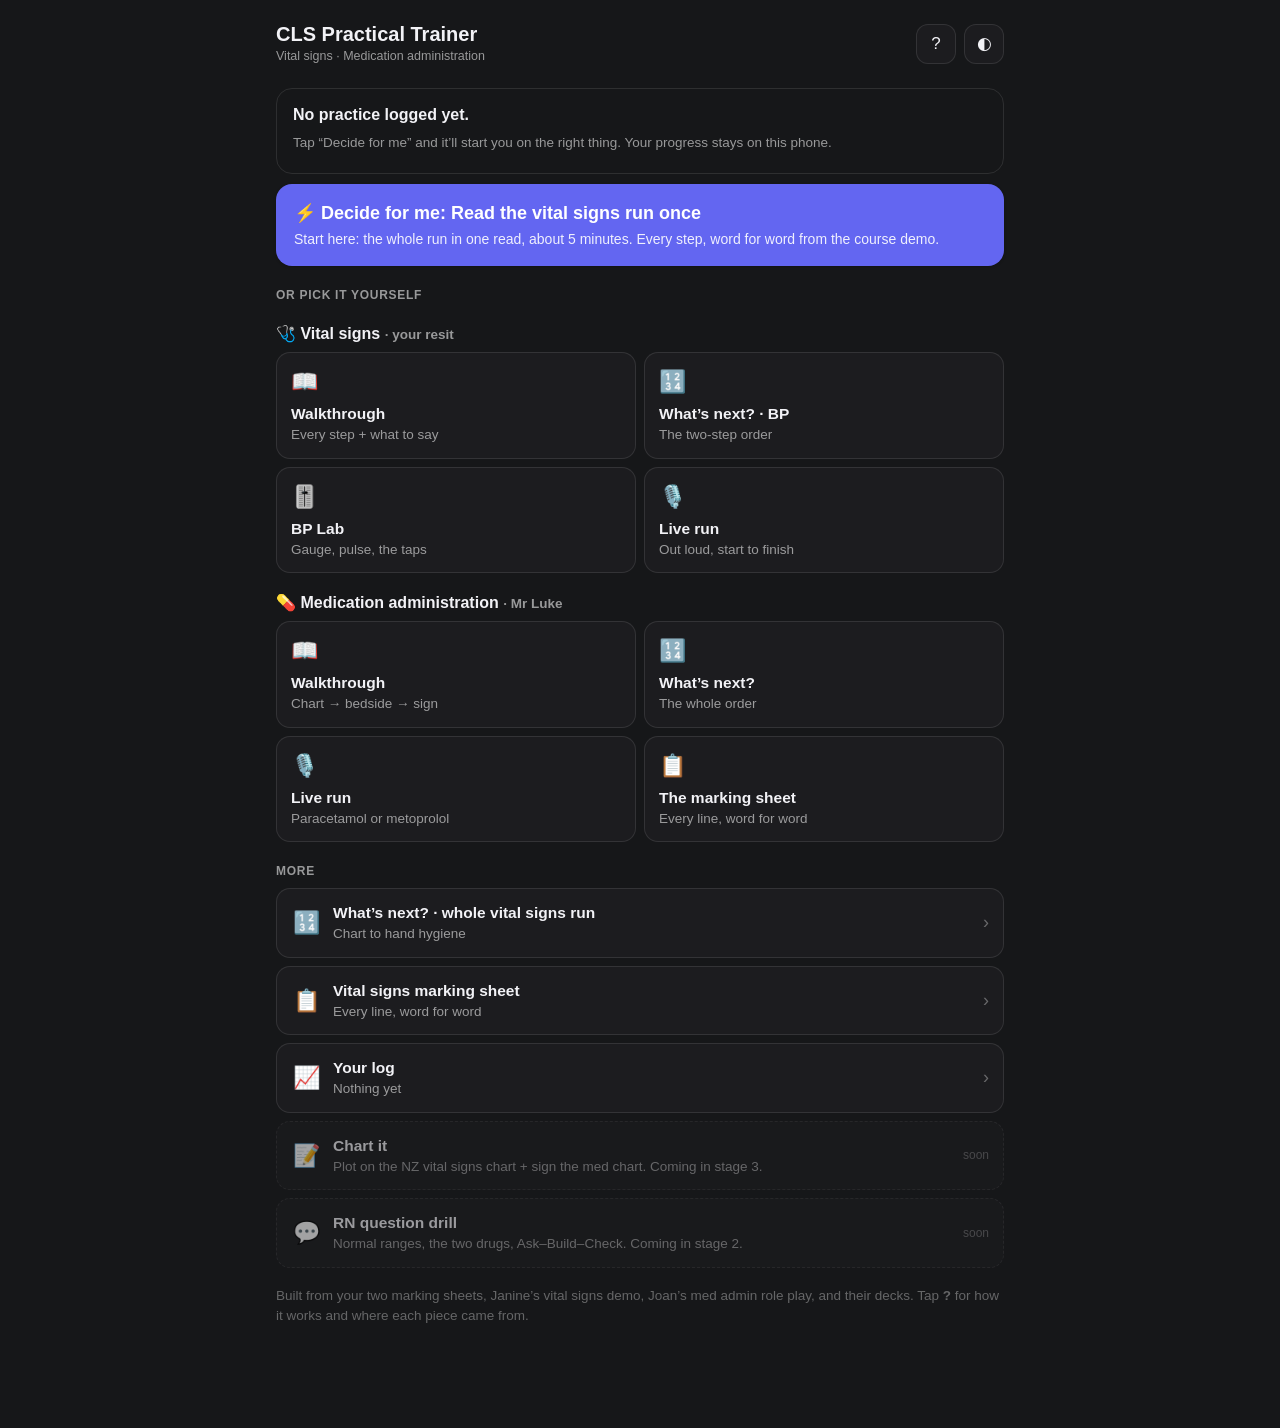
==== index.html @ 5f2ad62f "CLS Practical Trainer, stage 1: vital signs + med admin runs, BP Lab Walkthrough, What's next? order" ====
<!DOCTYPE html>
<html lang="en-NZ">
<head>
<meta charset="utf-8"/>
<meta name="viewport" content="width=device-width, initial-scale=1, viewport-fit=cover"/>
<meta name="theme-color" content="#161719"/>
<meta name="robots" content="noindex, nofollow"/>
<title>CLS Practical Trainer</title>
<link rel="manifest" href="manifest.webmanifest"/>
<link rel="icon" href="icon.svg" type="image/svg+xml"/>
<script>/* paint the right theme before first render — no flash */
try{document.documentElement.setAttribute('data-theme',localStorage.getItem('hub.theme')||'dark');}catch(e){document.documentElement.setAttribute('data-theme','dark');}</script>
<link rel="stylesheet" href="css/app.css"/>
</head>
<body>
<div class="wrap">
  <header class="top">
    <button class="iconbtn" id="backBtn" hidden aria-label="Back">←</button>
    <div class="ttl">
      <h1 id="title">CLS Practical Trainer</h1>
      <div class="sub" id="subtitle">Vital signs · Medication administration</div>
    </div>
    <button class="iconbtn" id="helpBtn" aria-label="What is this?">?</button>
    <button class="iconbtn" id="themeBtn" aria-label="Switch light or dark">◐</button>
  </header>
  <main id="view" tabindex="-1"></main>
</div>
<div class="sheet-scrim" id="sheetScrim" hidden></div>
<div class="sheet" id="sheet" role="dialog" aria-modal="true" hidden>
  <div class="sheet-body" id="sheetBody"></div>
</div>
<div class="toast" id="toast" role="status" aria-live="polite" hidden></div>
<script src="js/data.js"></script>
<script src="js/voice.js"></script>
<script src="js/bp.js"></script>
<script src="js/app.js"></script>
</body>
</html>
---- css/app.css ----
/* CLS Practical Trainer — house palette copied by value from the BN Hub contract (medcalc/index.html:14-46). Do not fork. */
:root{
  --bg:#161719; --bg2:#161719; --card:#1c1c1f; --card2:#242427;
  --line:rgba(255,255,255,.10); --line2:rgba(255,255,255,.15);
  --tx:#f2f2f6; --tx2:rgba(255,255,255,.56); --tx3:rgba(255,255,255,.34);
  --acc:#6366F1; --acc2:#565AE6;      /* fill only */
  --acc-tx:#818CF8;                    /* the accent as TEXT */
  --acc-soft:rgba(99,102,241,.16);
  --good:#32D74B; --hard:#FF9F0A; --bad:#FF453A;
  --gGood:color-mix(in srgb,var(--good) 16%,transparent);
  --gHard:color-mix(in srgb,var(--hard) 16%,transparent);
  --gBad:color-mix(in srgb,var(--bad) 16%,transparent);
  --shadow:0 14px 36px rgba(0,0,0,.16);
  --r:16px; --maxw:760px;
  /* app-only domain hues: who is speaking */
  --you:#818CF8; --pt:#5AC8FA; --rn:#FF9F0A;
}
html[data-theme="light"]{
  --bg:#eceef3; --bg2:#eceef3; --card:#ffffff; --card2:#f4f5f7;
  --line:rgba(0,0,0,.10); --line2:rgba(0,0,0,.14);
  --tx:#16161a; --tx2:rgba(0,0,0,.52); --tx3:rgba(0,0,0,.34);
  --acc:#4F46E5; --acc2:#4138CF; --acc-tx:#4F46E5;
  --acc-soft:rgba(79,70,229,.12);
  --good:#12833A; --hard:#A35C00; --bad:#C62A20;
  --gGood:color-mix(in srgb,var(--good) 12%,transparent);
  --gHard:color-mix(in srgb,var(--hard) 12%,transparent);
  --gBad:color-mix(in srgb,var(--bad) 12%,transparent);
  --shadow:0 14px 36px rgba(20,24,40,.10);
  --you:#4F46E5; --pt:#0A6FA8; --rn:#A35C00;
}
@media (prefers-color-scheme:light){
  :root:not([data-theme]){--bg:#eceef3;--card:#fff;--tx:#16161a}
}
*{box-sizing:border-box}
[hidden]{display:none!important}
html{-webkit-text-size-adjust:100%;text-size-adjust:100%}
html,body{margin:0;min-height:100%;overscroll-behavior-y:none}
body{
  background:var(--bg); color:var(--tx);
  font:16px/1.5 -apple-system,BlinkMacSystemFont,"Segoe UI",Roboto,Helvetica,Arial,sans-serif;
  -webkit-font-smoothing:antialiased;
  padding:env(safe-area-inset-top) env(safe-area-inset-right) env(safe-area-inset-bottom) env(safe-area-inset-left);
}
.wrap{max-width:var(--maxw);margin:0 auto;padding:10px 16px 96px}
button{font:inherit;cursor:pointer;border:none;color:inherit;background:none;-webkit-tap-highlight-color:transparent;touch-action:manipulation}
button:disabled{cursor:default;opacity:.45}
a{color:var(--acc-tx)}
b,.num{font-variant-numeric:tabular-nums}
h2{font-size:19px;line-height:1.3;margin:22px 0 8px}
h3{font-size:16px;margin:18px 0 6px}
p{margin:6px 0}
.muted{color:var(--tx2)}
.faint{color:var(--tx3)}
.small{font-size:13.5px}

/* header */
.top{display:flex;align-items:center;gap:8px;padding:6px 0 12px;position:sticky;top:0;z-index:5;background:var(--bg)}
.ttl{flex:1;min-width:0}
.top h1{font-size:18px;margin:0;line-height:1.25;white-space:nowrap;overflow:hidden;text-overflow:ellipsis}
.top .sub{font-size:12.5px;color:var(--tx2);white-space:nowrap;overflow:hidden;text-overflow:ellipsis}
.iconbtn{width:40px;height:40px;flex:0 0 40px;border-radius:12px;background:var(--card);border:1px solid var(--line);font-size:17px;display:grid;place-items:center}
.iconbtn:active{transform:scale(.96)}

/* cards & rows */
.card{background:var(--card);border:1px solid var(--line);border-radius:var(--r);padding:14px 16px;margin:10px 0}
.card.flat{background:transparent}
.card.warn{border-color:color-mix(in srgb,var(--hard) 45%,transparent);background:var(--gHard)}
.card.bad{border-color:color-mix(in srgb,var(--bad) 45%,transparent);background:var(--gBad)}
.card.good{border-color:color-mix(in srgb,var(--good) 45%,transparent);background:var(--gGood)}
.eyebrow{font-size:12px;letter-spacing:.06em;text-transform:uppercase;color:var(--tx2);margin:20px 0 6px;font-weight:600}
.row{display:flex;align-items:center;gap:12px;width:100%;text-align:left;background:var(--card);border:1px solid var(--line);border-radius:14px;padding:12px 14px;margin:8px 0;min-height:56px}
.row:hover{border-color:var(--line2)}
.row:active{transform:translateY(1px)}
.row .ic{font-size:22px;width:30px;text-align:center;flex:0 0 30px}
.row .tx{flex:1;min-width:0}
.row .tx b{display:block;font-weight:600;font-size:15.5px}
.row .tx span{display:block;font-size:13.5px;color:var(--tx2)}
.row .go{color:var(--tx3);font-size:18px}
.row.soon{opacity:.6;border-style:dashed}
.row.soon .go{font-size:12px}
.grid2{display:grid;grid-template-columns:minmax(0,1fr) minmax(0,1fr);gap:8px}
.grid2 .row{margin:0;flex-direction:column;align-items:flex-start;gap:4px;min-height:84px}
.grid2 .row .ic{width:auto;text-align:left}

/* buttons */
.btn{display:inline-flex;align-items:center;justify-content:center;gap:8px;min-height:48px;padding:10px 18px;border-radius:14px;font-weight:600;font-size:16px;background:var(--card2);border:1px solid var(--line)}
.btn.primary{background:var(--acc);color:#fff;border-color:transparent;box-shadow:0 1px 3px rgba(0,0,0,.22)}
.btn.primary:hover{filter:brightness(1.06)}
.btn.good{background:var(--good);color:#06240f;border-color:transparent}
html[data-theme="light"] .btn.good{color:#fff}
.btn.bad{background:var(--gBad);border-color:color-mix(in srgb,var(--bad) 40%,transparent)}
.btn.block{width:100%}
.btn.sm{min-height:38px;padding:6px 12px;font-size:14px;border-radius:11px}
.btns{display:flex;gap:8px;flex-wrap:wrap;margin:12px 0}
.btns .btn{flex:1 1 auto}

/* the decide-for-me door */
.door{display:block;width:100%;text-align:left;background:var(--acc);color:#fff;border-radius:var(--r);padding:16px 18px;margin:10px 0;box-shadow:0 1px 3px rgba(0,0,0,.22)}
.door b{display:block;font-size:18px}
.door span{display:block;font-size:14px;opacity:.9;margin-top:2px}

/* chips */
.chips{display:flex;flex-wrap:wrap;gap:6px;margin:8px 0 0}
.chip{display:inline-flex;align-items:center;gap:4px;font-size:12px;line-height:1.2;padding:4px 8px;border-radius:999px;background:var(--card2);border:1px solid var(--line);color:var(--tx2);max-width:100%}
.chip.src{color:var(--acc-tx);background:var(--acc-soft);border-color:transparent}
.chip.rub{color:var(--tx2)}
.chip.trap{color:var(--bad);background:var(--gBad);border-color:transparent;font-weight:600}
.chip.ok{color:var(--good);background:var(--gGood);border-color:transparent}
.chip.wait{color:var(--tx3)}

/* speaker tags */
.who{display:inline-block;font-size:11.5px;font-weight:700;letter-spacing:.05em;text-transform:uppercase;padding:2px 7px;border-radius:6px}
.who.you{color:var(--you);background:color-mix(in srgb,var(--you) 14%,transparent)}
.who.do{color:var(--tx2);background:var(--card2)}
.who.pt{color:var(--pt);background:color-mix(in srgb,var(--pt) 14%,transparent)}
.who.rn{color:var(--rn);background:color-mix(in srgb,var(--rn) 14%,transparent)}

/* walkthrough */
.phase{margin:18px 0 6px;display:flex;align-items:baseline;gap:8px}
.phase h3{margin:0}
.step{background:var(--card);border:1px solid var(--line);border-radius:14px;padding:12px 14px;margin:8px 0}
.step.trapstep{border-color:color-mix(in srgb,var(--bad) 50%,transparent)}
.step .hd{display:flex;align-items:center;gap:8px;flex-wrap:wrap}
.step .hd b{font-size:15.5px}
.step .cue{margin:6px 0 0;color:var(--tx)}
.say{margin:8px 0 0;padding:8px 12px;border-left:3px solid var(--you);background:color-mix(in srgb,var(--you) 8%,transparent);border-radius:0 10px 10px 0;font-style:italic}
.say.pt{border-left-color:var(--pt);background:color-mix(in srgb,var(--pt) 8%,transparent)}
.say.rn{border-left-color:var(--rn);background:color-mix(in srgb,var(--rn) 8%,transparent)}
.trapnote{margin:8px 0 0;padding:8px 12px;border-radius:10px;background:var(--gBad);font-size:14px}
.play{display:inline-grid;place-items:center;width:30px;height:30px;border-radius:9px;background:var(--card2);border:1px solid var(--line);font-size:12px;margin-left:auto}

/* order drill */
.chain{list-style:none;margin:8px 0;padding:0;font-size:14px;color:var(--tx2)}
.chain li{padding:5px 0 5px 22px;position:relative;border-left:2px solid var(--line);margin-left:8px}
.chain li::before{content:"";position:absolute;left:-6px;top:11px;width:10px;height:10px;border-radius:50%;background:var(--line2)}
.chain li.ok::before{background:var(--good)}
.chain li.miss::before{background:var(--bad)}
.chain li.more{color:var(--tx3);font-style:italic}
.q{font-size:18px;font-weight:650;margin:14px 0 8px}
.opt{display:block;width:100%;text-align:left;background:var(--card);border:1px solid var(--line);border-radius:14px;padding:13px 14px;margin:8px 0;font-size:15.5px;min-height:52px}
.opt:hover{border-color:var(--line2)}
.opt.right{border-color:var(--good);background:var(--gGood)}
.opt.wrong{border-color:var(--bad);background:var(--gBad)}
.opt:disabled{opacity:1}
.progress{height:6px;border-radius:999px;background:var(--card2);overflow:hidden;margin:8px 0}
.progress i{display:block;height:100%;background:var(--acc);border-radius:inherit;transition:width .2s}

/* live run */
.live-top{display:flex;align-items:center;gap:8px;font-size:13.5px;color:var(--tx2);flex-wrap:wrap}
.live-top .sp{flex:1}
.stage{background:var(--card);border:1px solid var(--line);border-radius:var(--r);padding:16px;margin:10px 0;min-height:200px}
.stage .bigt{font-size:21px;font-weight:700;line-height:1.3;margin:8px 0 4px}
.stage.cb{border-color:color-mix(in srgb,var(--hard) 55%,transparent)}
.mic{display:flex;align-items:center;gap:8px;font-size:13.5px;color:var(--tx2);margin:10px 0 0;min-height:22px}
.mic .dot{width:10px;height:10px;border-radius:50%;background:var(--tx3);flex:0 0 10px}
.mic.on .dot{background:var(--bad);animation:pulse 1.2s ease-in-out infinite}
.mic .heard{flex:1;min-width:0;overflow:hidden;text-overflow:ellipsis;white-space:nowrap;font-style:italic}
@keyframes pulse{50%{opacity:.35}}
@media (prefers-reduced-motion:reduce){.mic.on .dot{animation:none}}
.keys{display:flex;flex-wrap:wrap;gap:6px;margin:10px 0 0}
.live-actions{position:sticky;bottom:0;padding:10px 0 calc(10px + env(safe-area-inset-bottom));background:linear-gradient(to top,var(--bg) 75%,transparent);display:flex;gap:8px}
.live-actions .btn{flex:1}
.live-actions .btn.narrow{flex:0 0 auto}

/* rubric self-mark */
.rline{display:flex;gap:10px;align-items:flex-start;padding:10px 0;border-top:1px solid var(--line)}
.rline:first-child{border-top:none}
.rline .t{flex:1;min-width:0;font-size:14.5px}
.tog{display:flex;gap:4px;flex:0 0 auto}
.tog button{width:42px;height:38px;border-radius:10px;background:var(--card2);border:1px solid var(--line);font-weight:700}
.tog button.on.y{background:var(--good);color:#06240f;border-color:transparent}
.tog button.on.n{background:var(--bad);color:#fff;border-color:transparent}
.verdict{font-size:22px;font-weight:800;margin:4px 0}
.verdict.met{color:var(--good)} .verdict.nm{color:var(--bad)}

/* forms */
.seg{display:flex;background:var(--card2);border:1px solid var(--line);border-radius:12px;padding:3px;gap:3px;margin:6px 0 12px}
.seg button{flex:1;min-height:40px;border-radius:9px;font-size:14px;color:var(--tx2)}
.seg button.on{background:var(--card);color:var(--tx);box-shadow:0 1px 3px rgba(0,0,0,.2);font-weight:600}
.field{margin:12px 0}
.field label{display:block;font-size:13.5px;color:var(--tx2);margin-bottom:4px}
input[type=text],input[type=number],input[type=date],select{font-size:16px;width:100%;padding:10px 12px;border-radius:11px;border:1px solid var(--line2);background:var(--card2);color:var(--tx)}
.toggle{display:flex;align-items:center;gap:10px;padding:10px 0;font-size:15px}
.toggle input{width:22px;height:22px;accent-color:var(--acc)}

/* sheet (modal) — glass only here, where the page genuinely passes behind */
.sheet-scrim{position:fixed;inset:0;background:rgba(0,0,0,.45);z-index:20}
.sheet{position:fixed;left:0;right:0;bottom:0;z-index:21;max-height:88vh;overflow:auto;background:color-mix(in srgb,var(--card) 92%,transparent);backdrop-filter:blur(18px);-webkit-backdrop-filter:blur(18px);border-top:1px solid var(--line2);border-radius:20px 20px 0 0;padding:18px 16px calc(24px + env(safe-area-inset-bottom));box-shadow:0 -10px 40px rgba(0,0,0,.35)}
.sheet-body{max-width:var(--maxw);margin:0 auto}
.sheet h2{margin-top:4px}
.toast{position:fixed;left:50%;bottom:calc(84px + env(safe-area-inset-bottom));transform:translateX(-50%);z-index:30;background:var(--card2);border:1px solid var(--line2);color:var(--tx);padding:10px 16px;border-radius:12px;font-size:14.5px;box-shadow:var(--shadow);max-width:calc(100vw - 32px)}

/* stats */
.stats{display:grid;grid-template-columns:repeat(3,minmax(0,1fr));gap:8px;margin:10px 0}
.stat{background:var(--card);border:1px solid var(--line);border-radius:14px;padding:10px 12px}
.stat b{display:block;font-size:22px}
.stat span{font-size:12px;color:var(--tx2)}

/* BP lab */
.bp-wrap{display:grid;grid-template-columns:minmax(0,1fr);gap:10px}
.gauge{width:100%;max-width:320px;margin:0 auto;display:block}
.gauge .face{fill:var(--card2);stroke:var(--line2);stroke-width:2}
.gauge .tick{stroke:var(--tx2);stroke-width:1.2}
.gauge .tick.major{stroke:var(--tx);stroke-width:2}
.gauge text{fill:var(--tx2);font-size:11px;font-family:inherit;text-anchor:middle}
.gauge .needle{stroke:var(--bad);stroke-width:3;stroke-linecap:round}
.gauge .hub{fill:var(--tx)}
.gauge .read{fill:var(--tx);font-size:20px;font-weight:700}
.bp-controls{display:grid;grid-template-columns:minmax(0,1fr) minmax(0,1fr);gap:8px}
.bp-controls .btn{min-height:56px}
.valve{width:100%;accent-color:var(--acc);height:36px}
.rate{font-size:14px;text-align:center;min-height:21px}
.rate.ok{color:var(--good)} .rate.fast{color:var(--bad)} .rate.slow{color:var(--hard)}
.pulsebox{display:flex;align-items:center;justify-content:center;gap:10px;min-height:46px;font-size:15px}
.pulsebox .beat{width:18px;height:18px;border-radius:50%;background:var(--tx3);transition:transform .08s,background .08s}
.pulsebox .beat.on{background:var(--bad);transform:scale(1.35)}
.checklist{list-style:none;padding:0;margin:6px 0}
.checklist li{display:flex;gap:8px;align-items:flex-start;padding:5px 0;font-size:14.5px}
.checklist li i{font-style:normal;width:20px;flex:0 0 20px;text-align:center}

@media (min-width:640px){
  .wrap{padding-top:16px}
  .top h1{font-size:20px}
  .bp-wrap{grid-template-columns:minmax(0,1fr) minmax(0,1fr);align-items:start}
}
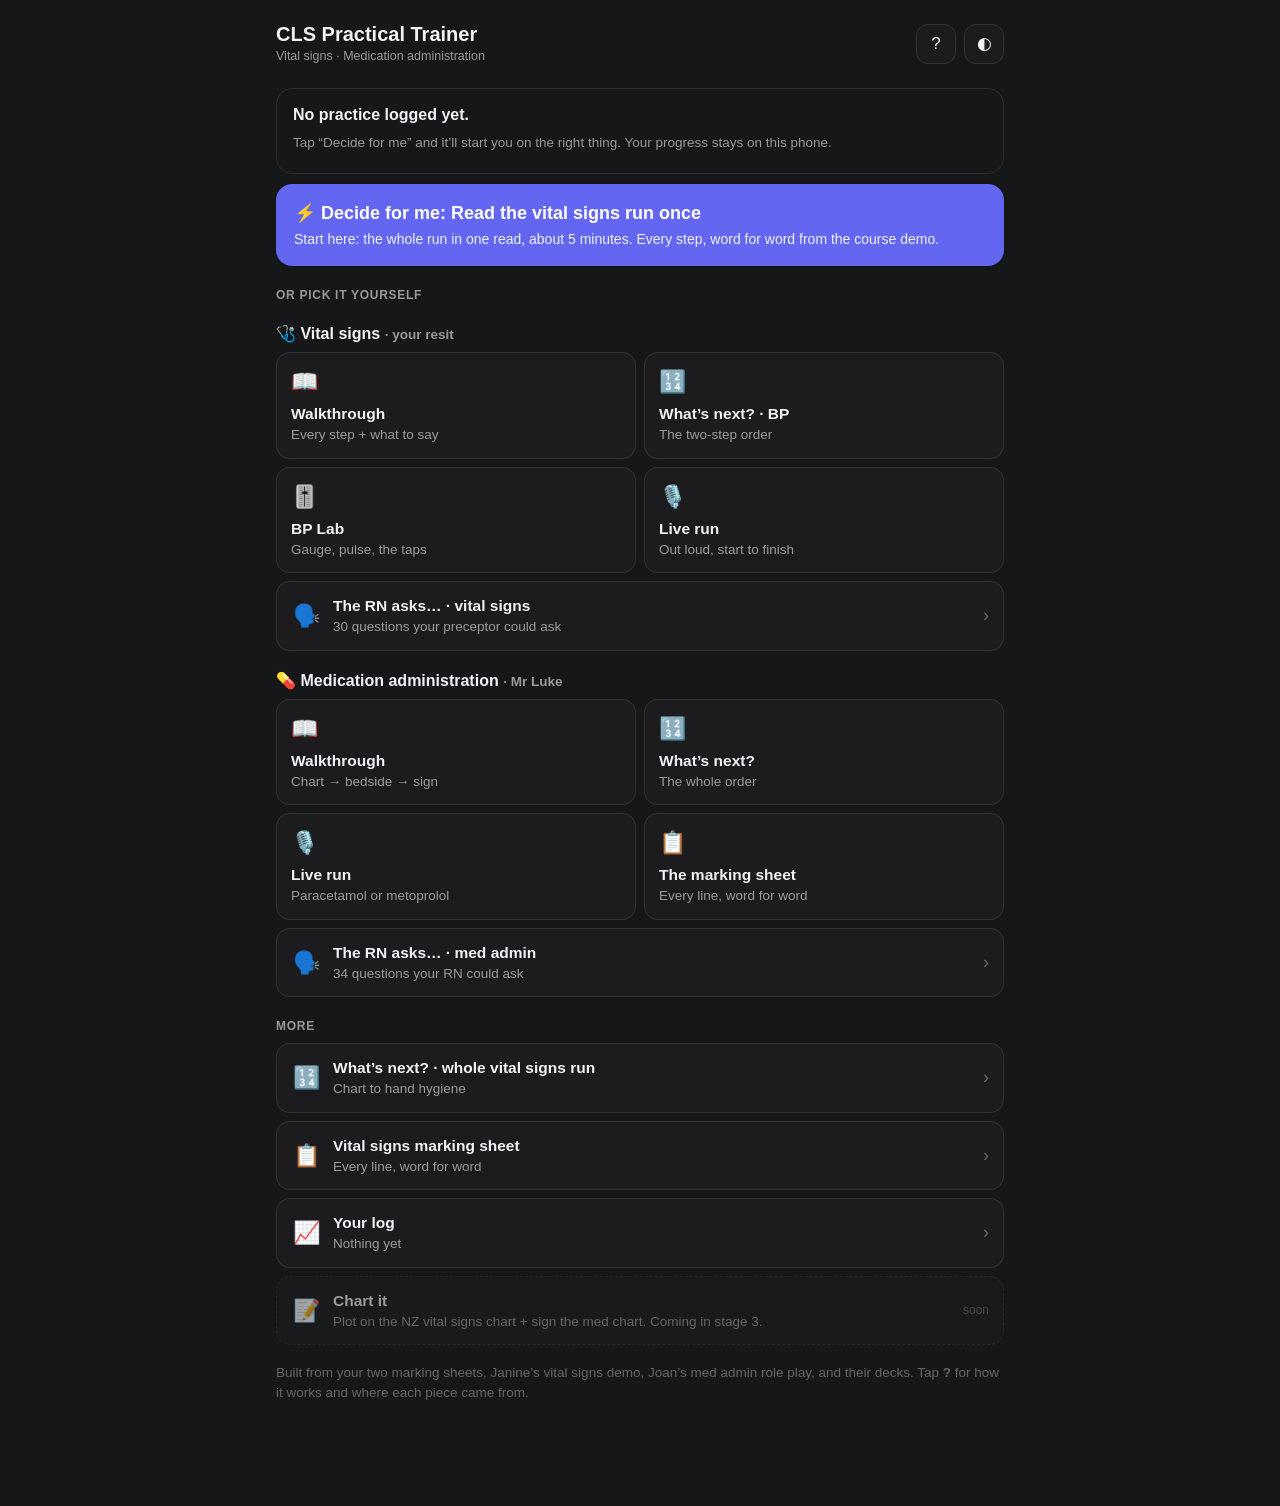
==== commit a29d683e: "Stage 2: The RN asks... question drill (63 Q) + headless Chrome regression drive Say it (RN speaks, " ====
--- a/index.html
+++ b/index.html
@@ -31,6 +31,7 @@
 </div>
 <div class="toast" id="toast" role="status" aria-live="polite" hidden></div>
 <script src="js/data.js"></script>
+<script src="js/rnq-data.js"></script>
 <script src="js/voice.js"></script>
 <script src="js/bp.js"></script>
 <script src="js/app.js"></script>
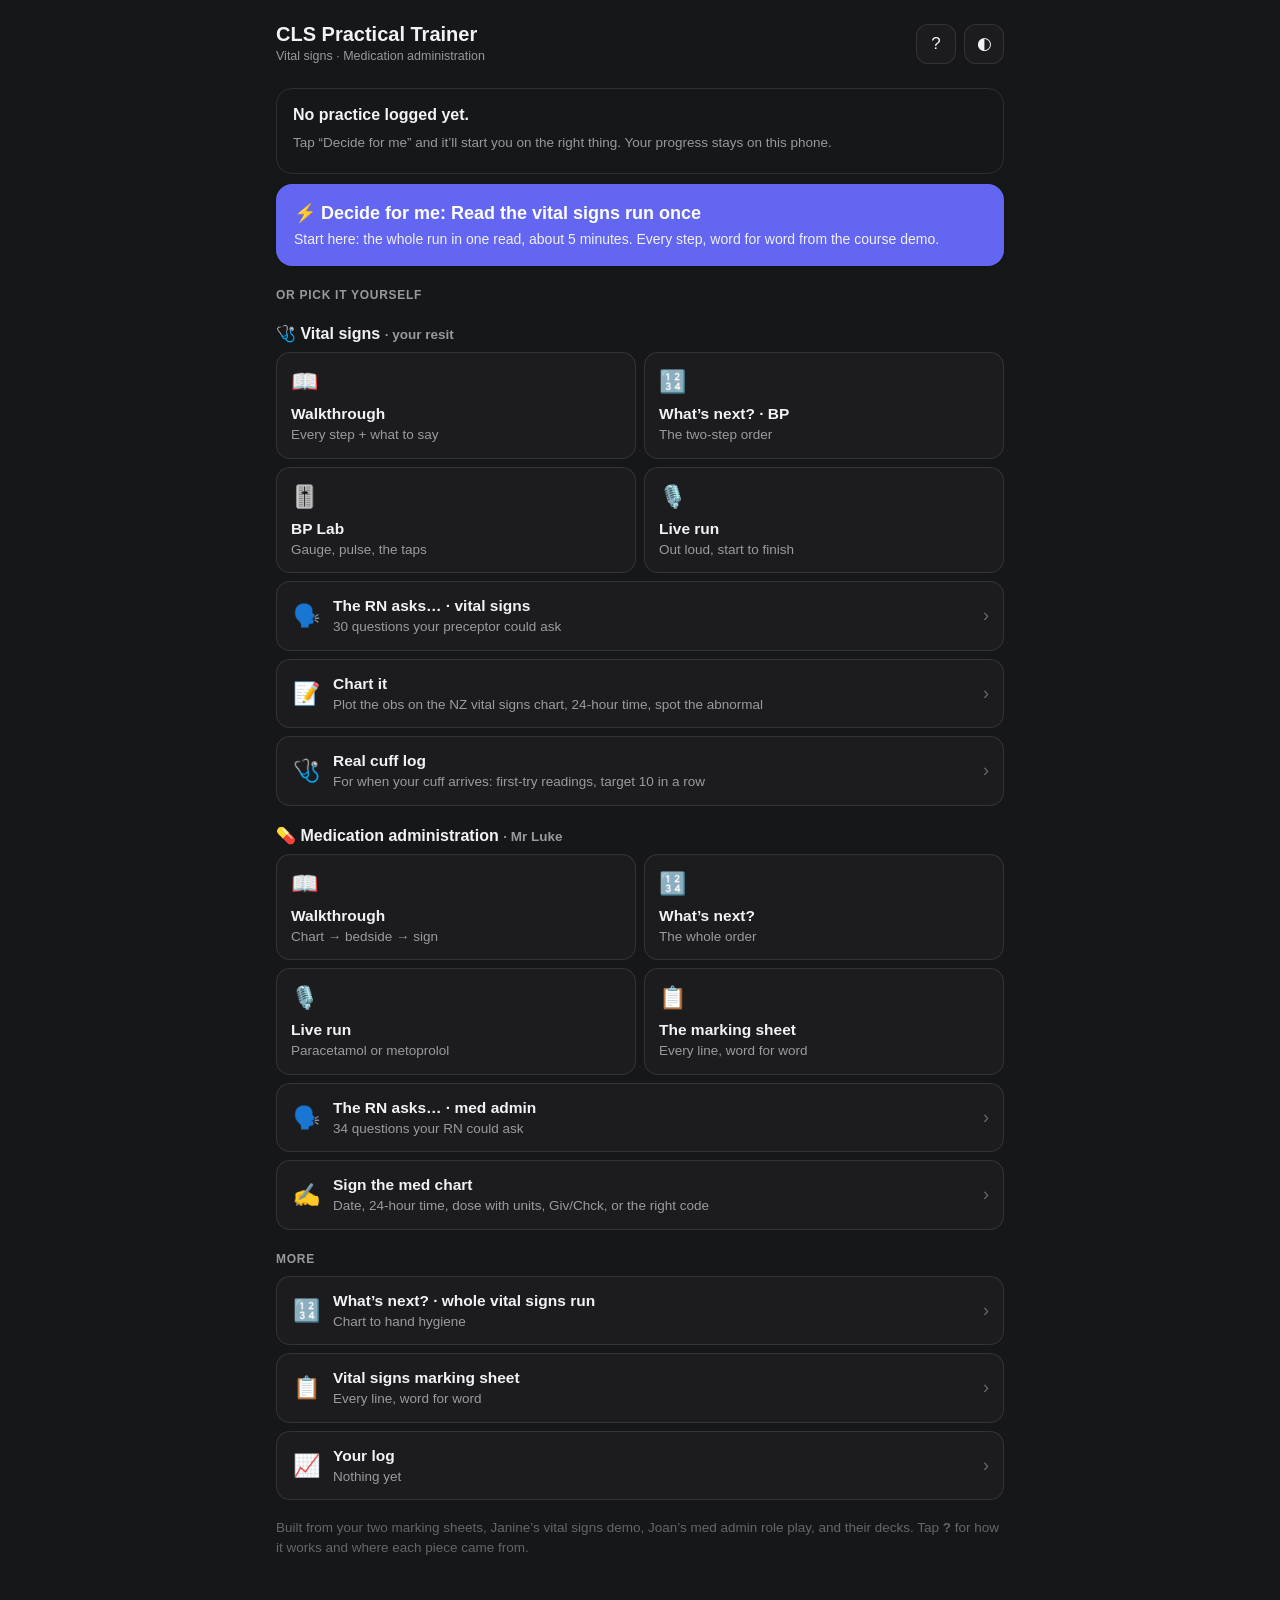
==== commit dc194b9b: "Stage 3: Chart it, Sign the med chart, Real cuff log Chart it: plot a set of obs on the NZ adult vit" ====
--- a/index.html
+++ b/index.html
@@ -34,6 +34,7 @@
 <script src="js/rnq-data.js"></script>
 <script src="js/voice.js"></script>
 <script src="js/bp.js"></script>
+<script src="js/chart.js"></script>
 <script src="js/app.js"></script>
 </body>
 </html>
--- a/css/app.css
+++ b/css/app.css
@@ -14,6 +14,8 @@
   --r:16px; --maxw:760px;
   /* app-only domain hues: who is speaking */
   --you:#818CF8; --pt:#5AC8FA; --rn:#FF9F0A;
+  /* NZ vital signs chart zones (tints, as on the paper chart) */
+  --z-w:transparent; --z-y:rgba(255,214,10,.22); --z-o:rgba(255,159,10,.26); --z-p:rgba(255,105,140,.26); --z-b:rgba(100,160,255,.26);
 }
 html[data-theme="light"]{
   --bg:#eceef3; --bg2:#eceef3; --card:#ffffff; --card2:#f4f5f7;
@@ -27,6 +29,7 @@
   --gBad:color-mix(in srgb,var(--bad) 12%,transparent);
   --shadow:0 14px 36px rgba(20,24,40,.10);
   --you:#4F46E5; --pt:#0A6FA8; --rn:#A35C00;
+  --z-w:#ffffff; --z-y:#fff3b0; --z-o:#fbd9b4; --z-p:#f6cfd9; --z-b:#d3e1f5;
 }
 @media (prefers-color-scheme:light){
   :root:not([data-theme]){--bg:#eceef3;--card:#fff;--tx:#16161a}
@@ -218,6 +221,30 @@
 .checklist li{display:flex;gap:8px;align-items:flex-start;padding:5px 0;font-size:14.5px}
 .checklist li i{font-style:normal;width:20px;flex:0 0 20px;text-align:center}
 
+/* Chart it: one column of the vital signs chart */
+.vchart{border:1px solid var(--line2);border-radius:12px;overflow:hidden;margin:10px 0;background:var(--card)}
+.vc-h{display:flex;align-items:baseline;gap:8px;flex-wrap:wrap;padding:8px 12px;background:var(--card2);border-bottom:1px solid var(--line2)}
+.vc-h span{font-size:12.5px;color:var(--tx2);font-style:italic}
+.vc-row{display:grid;grid-template-columns:minmax(0,1fr) 88px;align-items:stretch;width:100%;min-height:34px;border-top:1px solid var(--line);padding:0;text-align:left;font-size:14px}
+.vc-row:first-of-type{border-top:none}
+.vc-row:disabled{opacity:1;cursor:default}
+.vc-l{padding:7px 12px;font-variant-numeric:tabular-nums}
+.vc-c{border-left:1px dashed var(--line2);display:flex;align-items:center;justify-content:center;gap:4px;font-weight:800}
+.vc-row.z-w{background:var(--z-w)} .vc-row.z-y{background:var(--z-y)} .vc-row.z-o{background:var(--z-o)} .vc-row.z-p{background:var(--z-p)} .vc-row.z-b{background:var(--z-b)}
+.vc-row:not(:disabled):hover .vc-c{background:var(--acc-soft)}
+.vc-row.right{box-shadow:inset 0 0 0 2px var(--good)}
+.vc-row.wrong{box-shadow:inset 0 0 0 2px var(--bad)}
+.mk{font-size:17px;line-height:1;color:var(--tx)}
+.mk.arrow{font-size:20px;color:var(--acc-tx)}
+.mk.dots{color:var(--tx2)}
+.chip.pickc.ok{color:var(--acc-tx);background:var(--acc-soft);border-color:var(--acc)}
+/* Sign the med chart */
+.nmc{border:1px solid var(--line2);border-radius:12px;overflow:hidden;margin:10px 0;background:var(--card)}
+.nmc-h{padding:8px 12px;background:color-mix(in srgb,var(--pt) 16%,transparent);font-weight:700;font-size:14px}
+.nmc-rx{display:grid;grid-template-columns:repeat(auto-fit,minmax(110px,1fr));gap:1px;background:var(--line)}
+.nmc-rx span{background:var(--card);padding:8px 12px;font-weight:600;font-size:14.5px}
+.nmc-rx i{display:block;font-style:normal;font-weight:400;font-size:11.5px;color:var(--tx2);text-transform:uppercase;letter-spacing:.04em}
+
 @media (min-width:640px){
   .wrap{padding-top:16px}
   .top h1{font-size:20px}
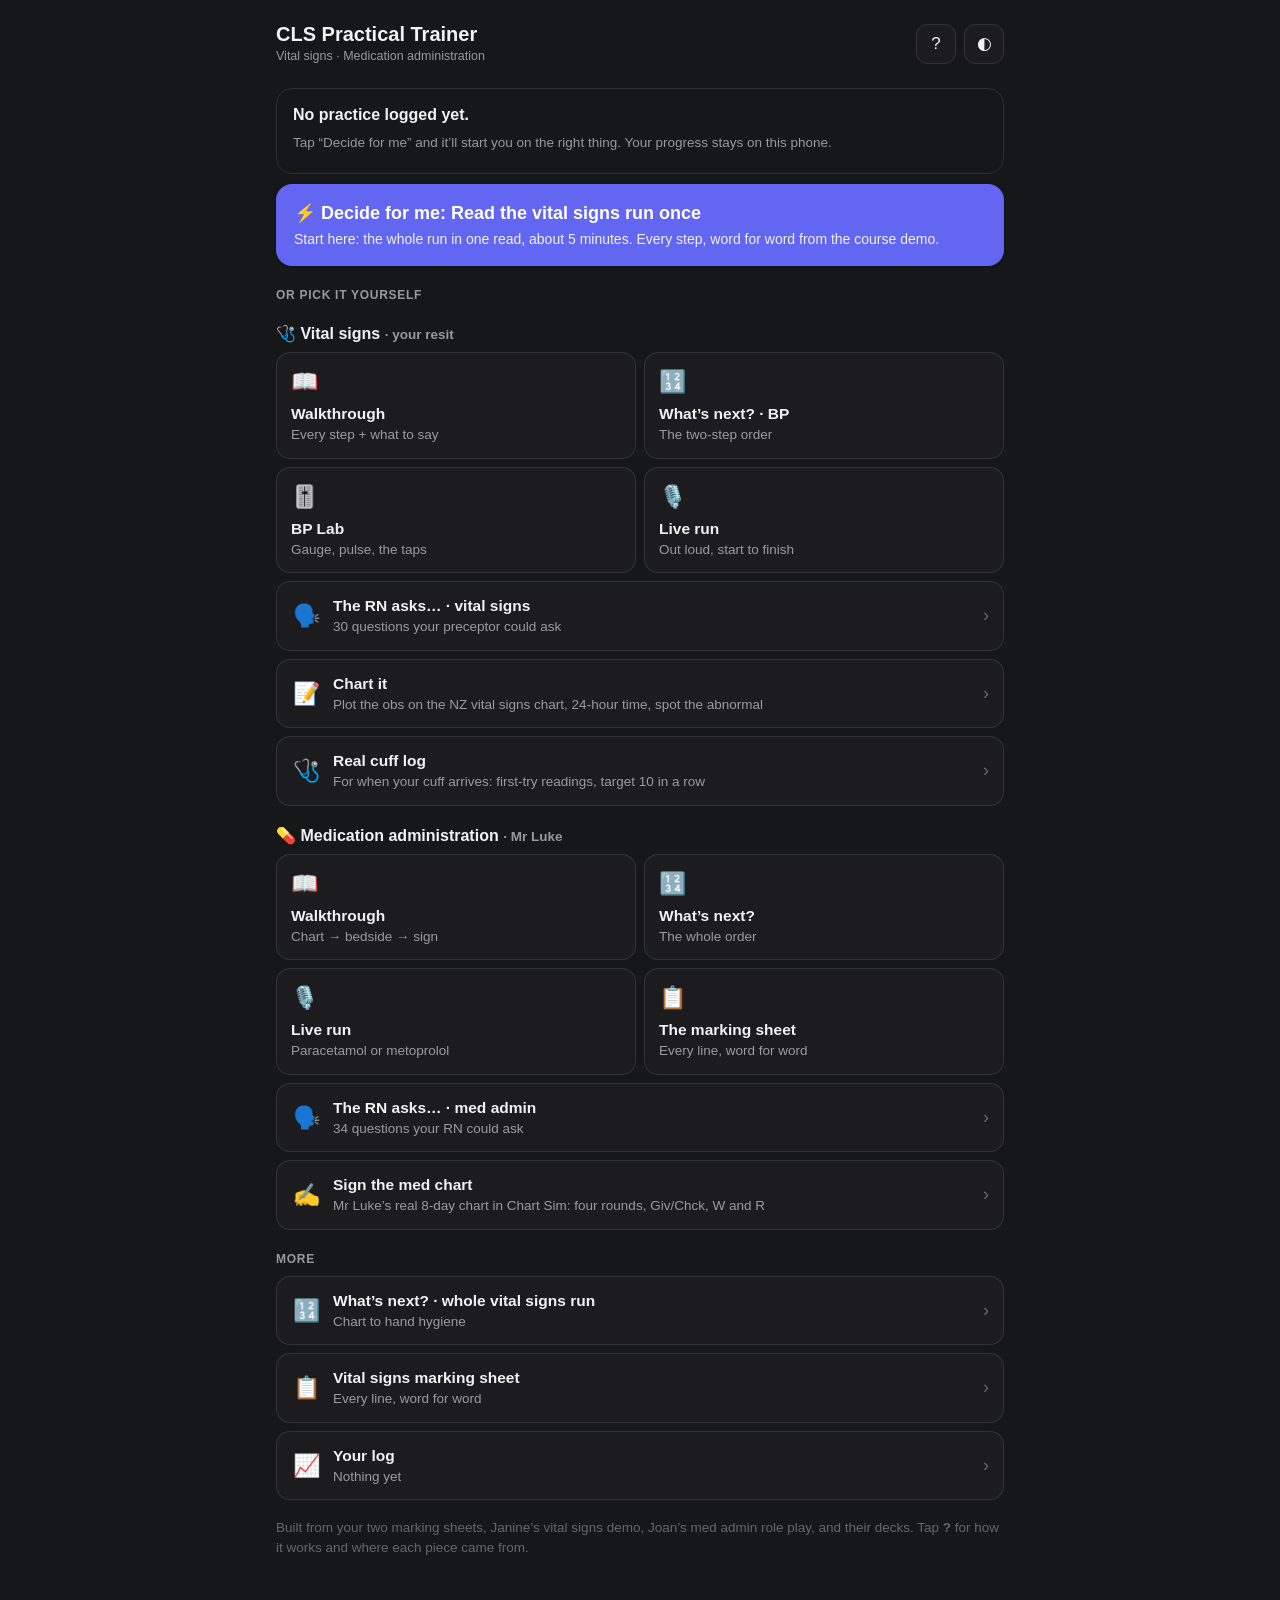
==== commit 17100a5f: "Chart it v2 + Read it; med chart signing moves to Chart Sim Chart it: the whole NZ adult vital signs" ====
--- a/index.html
+++ b/index.html
@@ -34,6 +34,7 @@
 <script src="js/rnq-data.js"></script>
 <script src="js/voice.js"></script>
 <script src="js/bp.js"></script>
+<script src="js/chart-vs.js"></script>
 <script src="js/chart.js"></script>
 <script src="js/app.js"></script>
 </body>
--- a/css/app.css
+++ b/css/app.css
@@ -221,30 +221,33 @@
 .checklist li{display:flex;gap:8px;align-items:flex-start;padding:5px 0;font-size:14.5px}
 .checklist li i{font-style:normal;width:20px;flex:0 0 20px;text-align:center}
 
-/* Chart it: one column of the vital signs chart */
-.vchart{border:1px solid var(--line2);border-radius:12px;overflow:hidden;margin:10px 0;background:var(--card)}
-.vc-h{display:flex;align-items:baseline;gap:8px;flex-wrap:wrap;padding:8px 12px;background:var(--card2);border-bottom:1px solid var(--line2)}
-.vc-h span{font-size:12.5px;color:var(--tx2);font-style:italic}
-.vc-row{display:grid;grid-template-columns:minmax(0,1fr) 88px;align-items:stretch;width:100%;min-height:34px;border-top:1px solid var(--line);padding:0;text-align:left;font-size:14px}
-.vc-row:first-of-type{border-top:none}
-.vc-row:disabled{opacity:1;cursor:default}
-.vc-l{padding:7px 12px;font-variant-numeric:tabular-nums}
-.vc-c{border-left:1px dashed var(--line2);display:flex;align-items:center;justify-content:center;gap:4px;font-weight:800}
-.vc-row.z-w{background:var(--z-w)} .vc-row.z-y{background:var(--z-y)} .vc-row.z-o{background:var(--z-o)} .vc-row.z-p{background:var(--z-p)} .vc-row.z-b{background:var(--z-b)}
-.vc-row:not(:disabled):hover .vc-c{background:var(--acc-soft)}
-.vc-row.right{box-shadow:inset 0 0 0 2px var(--good)}
-.vc-row.wrong{box-shadow:inset 0 0 0 2px var(--bad)}
-.mk{font-size:17px;line-height:1;color:var(--tx)}
-.mk.arrow{font-size:20px;color:var(--acc-tx)}
-.mk.dots{color:var(--tx2)}
+/* Chart it: the NZ adult vital signs chart, drawn as SVG (chart-vs.js) */
+.chartbox{border:1px solid var(--line2);border-radius:12px;overflow:hidden;margin:10px 0;background:var(--card)}
+.chartbox.narrow{width:200px;max-width:100%}   /* one column at its natural size: 182 viewBox units */
+.vchart2{display:block;width:100%;height:auto;cursor:crosshair;-webkit-tap-highlight-color:transparent;user-select:none;-webkit-user-select:none}
+.vchart2 text{dominant-baseline:central;font-family:inherit}
+.vchart2 .ch-lab{text-anchor:end;font-size:11px;fill:var(--tx);font-variant-numeric:tabular-nums}
+.vchart2 .ch-title{font-size:11.5px;font-weight:700;fill:var(--tx)}
+.vchart2 .ch-time{text-anchor:middle;font-size:12px;font-weight:700;fill:var(--tx)}
+.vchart2 .ch-head{fill:var(--card2)}
+.vchart2 .ch-row{stroke:var(--line);stroke-width:.6}
+.vchart2 .zf-w{fill:var(--z-w)} .vchart2 .zf-y{fill:var(--z-y)} .vchart2 .zf-o{fill:var(--z-o)} .vchart2 .zf-p{fill:var(--z-p)} .vchart2 .zf-b{fill:var(--z-b)}
+.vchart2 .ch-mid{stroke:var(--line2);stroke-width:.8;stroke-dasharray:1.5 3}
+.vchart2 .ch-col{stroke:var(--line2);stroke-width:.8;stroke-dasharray:3 3}
+.vchart2 .ch-cur{fill:var(--acc-soft);pointer-events:none}
+.vchart2 .ch-active{fill:none;stroke:var(--acc);stroke-width:2;pointer-events:none}
+.vchart2 .ch-mk{text-anchor:middle;font-size:15px;font-weight:800;fill:var(--tx)}
+.vchart2 .ch-mk.num{font-size:13px}
+.vchart2 .ch-old .ch-mk,.vchart2 .ch-old .ch-arrow{fill:var(--tx2)}
+.vchart2 .ch-old .ch-dots{stroke:var(--tx2)}
+.vchart2 .ch-arrow{fill:var(--tx)}
+.vchart2 .ch-dots{stroke:var(--tx);stroke-width:1.4;stroke-dasharray:2 3}
+.vchart2 .ch-you .ch-mk,.vchart2 .ch-you .ch-arrow{fill:var(--acc-tx)}
+.vchart2 .ch-you .ch-dots{stroke:var(--acc-tx)}
+.vchart2 .ch-ghost .ch-mk,.vchart2 .ch-ghost .ch-arrow{fill:var(--good);opacity:.9}
+.taskbar{position:sticky;bottom:0;z-index:4;background:var(--bg);border-top:1px solid var(--line2);padding:8px 0 calc(8px + env(safe-area-inset-bottom));max-height:52vh;overflow:auto}
+.taskbar .q{margin-top:6px}
 .chip.pickc.ok{color:var(--acc-tx);background:var(--acc-soft);border-color:var(--acc)}
-/* Sign the med chart */
-.nmc{border:1px solid var(--line2);border-radius:12px;overflow:hidden;margin:10px 0;background:var(--card)}
-.nmc-h{padding:8px 12px;background:color-mix(in srgb,var(--pt) 16%,transparent);font-weight:700;font-size:14px}
-.nmc-rx{display:grid;grid-template-columns:repeat(auto-fit,minmax(110px,1fr));gap:1px;background:var(--line)}
-.nmc-rx span{background:var(--card);padding:8px 12px;font-weight:600;font-size:14.5px}
-.nmc-rx i{display:block;font-style:normal;font-weight:400;font-size:11.5px;color:var(--tx2);text-transform:uppercase;letter-spacing:.04em}
-
 @media (min-width:640px){
   .wrap{padding-top:16px}
   .top h1{font-size:20px}
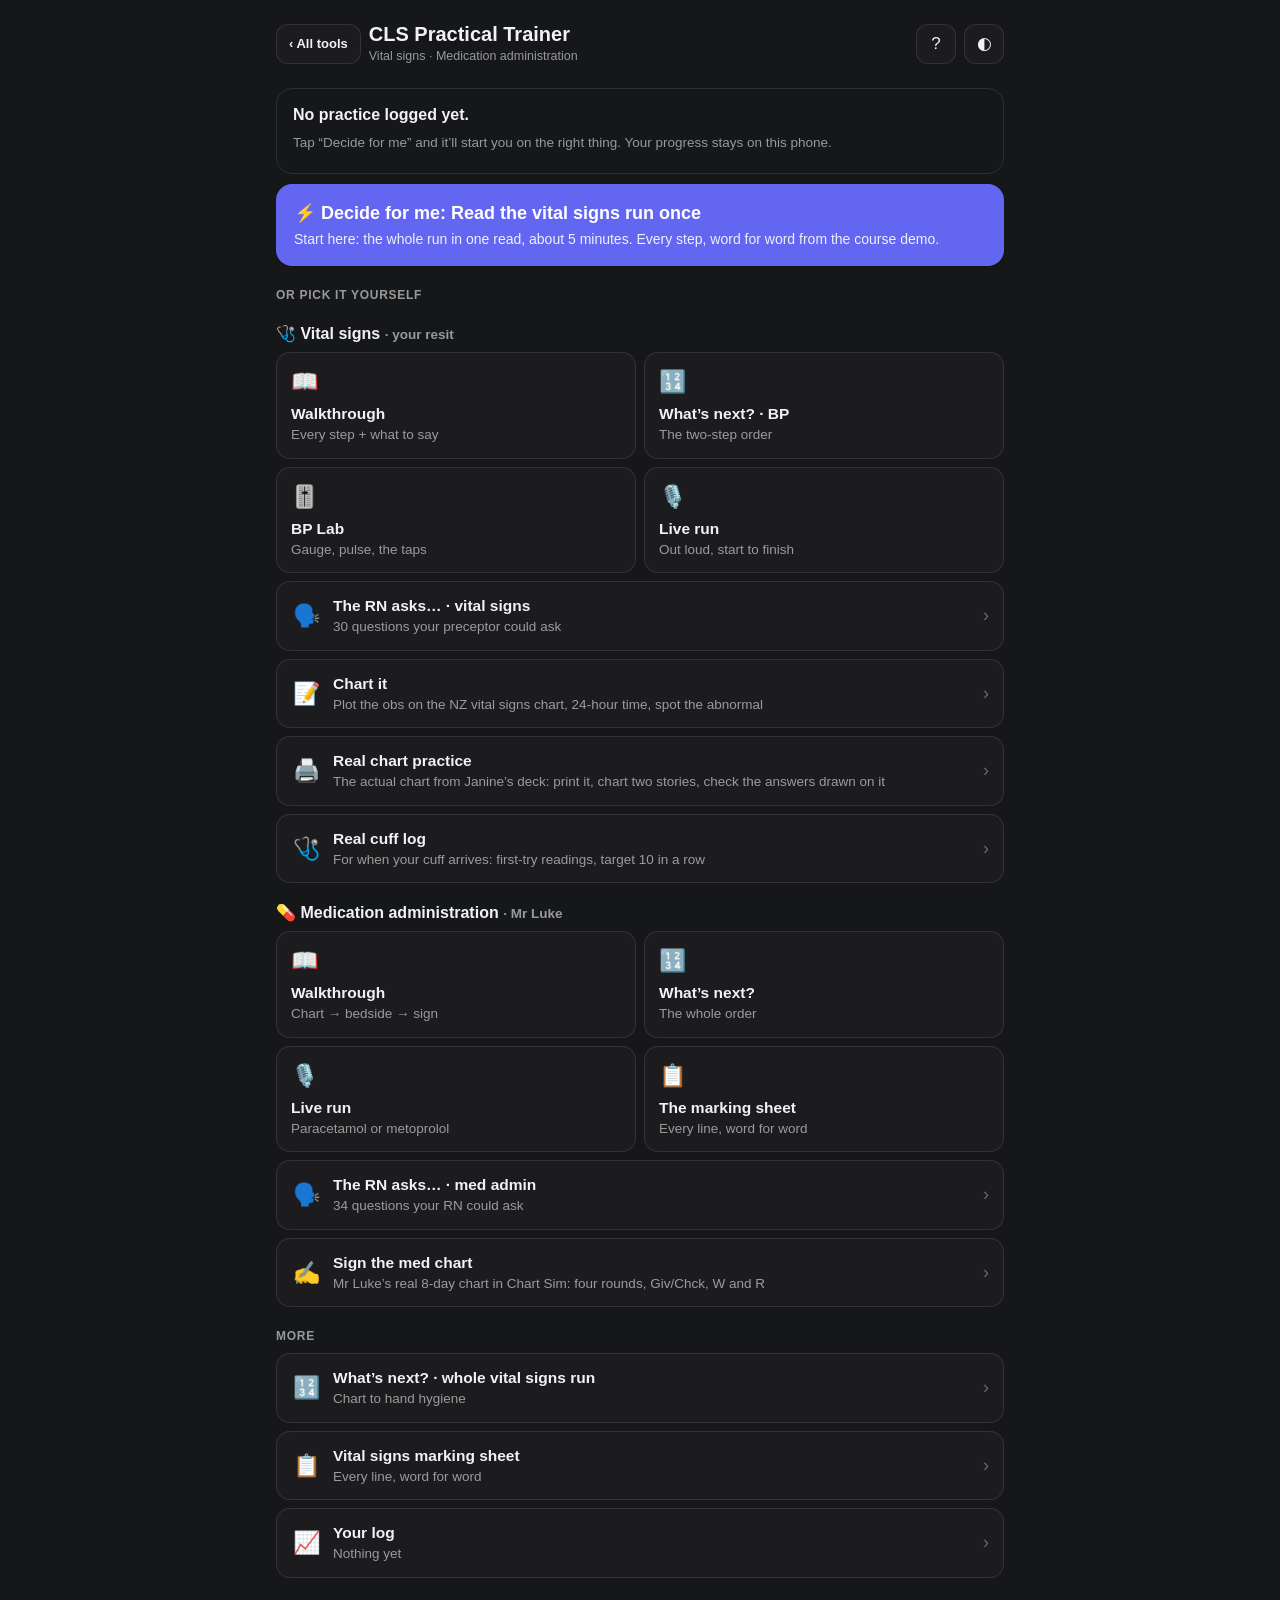
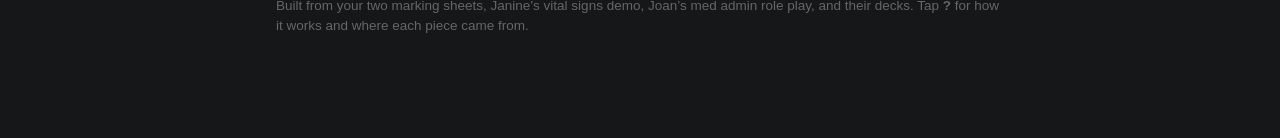
==== commit c3065c2e: "Header: "‹ All tools" back to the BN2 Study Tools page on the start screen Shown where ← sits on inn" ====
--- a/index.html
+++ b/index.html
@@ -16,6 +16,7 @@
 <div class="wrap">
   <header class="top">
     <button class="iconbtn" id="backBtn" hidden aria-label="Back">←</button>
+    <a class="iconbtn hub" id="hubBtn" href="https://jeremyspm.github.io/" title="All the BN2 study tools">‹ All tools</a>
     <div class="ttl">
       <h1 id="title">CLS Practical Trainer</h1>
       <div class="sub" id="subtitle">Vital signs · Medication administration</div>
--- a/css/app.css
+++ b/css/app.css
@@ -63,6 +63,7 @@
 .top .sub{font-size:12.5px;color:var(--tx2);white-space:nowrap;overflow:hidden;text-overflow:ellipsis}
 .iconbtn{width:40px;height:40px;flex:0 0 40px;border-radius:12px;background:var(--card);border:1px solid var(--line);font-size:17px;display:grid;place-items:center}
 .iconbtn:active{transform:scale(.96)}
+.iconbtn.hub{width:auto;flex:none;padding:0 12px;font-size:13px;font-weight:700;color:var(--tx);text-decoration:none}
 
 /* cards & rows */
 .card{background:var(--card);border:1px solid var(--line);border-radius:var(--r);padding:14px 16px;margin:10px 0}
